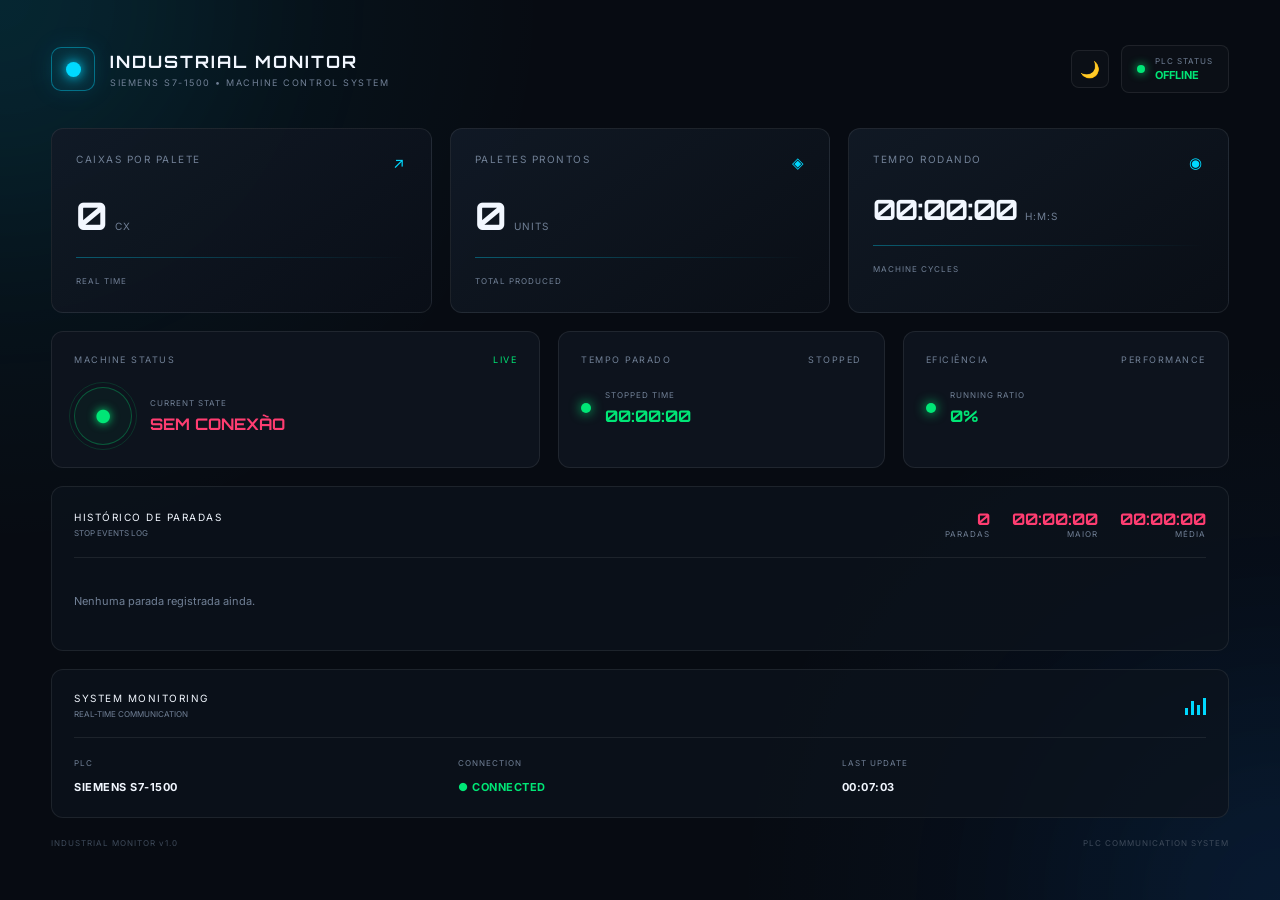
==== frontend/index.html @ 66ba50b2 "Merge pull request #6 from MilenaAmaral/feature/integracao-clp-mysql Feature/integracao clp mysql" ====
<!DOCTYPE html>
<html lang="pt-BR">
<head>
    <meta charset="UTF-8">
    <meta name="viewport" content="width=device-width, initial-scale=1.0">

    <title>Industrial Monitor</title>

    <link rel="icon" type="image/png" href="/img/favicon.png">

    <link rel="preconnect" href="https://fonts.googleapis.com">
    <link rel="preconnect" href="https://fonts.gstatic.com" crossorigin>
    <link
        href="https://fonts.googleapis.com/css2?family=Inter:wght@400;500;600;700&family=Orbitron:wght@500;600;700&display=swap"
        rel="stylesheet"
    >

    <link rel="stylesheet" href="css/style.css">
</head>

<body>

    <div class="background-glow glow-one"></div>
    <div class="background-glow glow-two"></div>

    <main class="dashboard">

        <!-- HEADER -->
        <header class="header">

            <div class="brand">
                <div class="brand-icon">
                    <span></span>
                </div>

                <div>
                    <h1>INDUSTRIAL MONITOR</h1>
                    <p>SIEMENS S7-1500 • MACHINE CONTROL SYSTEM</p>
                </div>
            </div>

            <div class="header-actions">

                <button id="theme-toggle" class="theme-toggle" aria-label="Alternar tema claro/escuro">
                    <span id="theme-icon">🌙</span>
                </button>

                <div class="connection">
                    <span class="connection-dot"></span>

                    <div>
                        <small>PLC STATUS</small>
                        <strong id="plc-status">ONLINE</strong>
                    </div>
                </div>

            </div>

        </header>


        <!-- PRINCIPAIS INDICADORES -->
        <section class="metrics">

            <article class="metric-card">

                <div class="metric-header">
                    <span>CAIXAS POR PALETE</span>
                    <span class="metric-icon">↗</span>
                </div>

                <div class="metric-value">
                    <strong id="caixas">0</strong>
                    <span>CX</span>
                </div>

                <div class="metric-line"></div>

                <small>REAL TIME</small>

            </article>


            <article class="metric-card">

                <div class="metric-header">
                    <span>PALETES PRONTOS</span>
                    <span class="metric-icon">◈</span>
                </div>

                <div class="metric-value">
                    <strong id="paletes">0</strong>
                    <span>UNITS</span>
                </div>

                <div class="metric-line"></div>

                <small>TOTAL PRODUCED</small>

            </article>


            <article class="metric-card">

                <div class="metric-header">
                    <span>TEMPO RODANDO</span>
                    <span class="metric-icon">◉</span>
                </div>

                <div class="metric-value">
                    <strong id="tempo-rodando">00:00:00</strong>
                    <span>H:M:S</span>
                </div>

                <div class="metric-line"></div>

                <small>MACHINE CYCLES</small>

            </article>

        </section>


        <!-- STATUS -->
        <section class="status-grid">

            <article class="status-card machine-status">

                <div class="status-title">
                    <span>MACHINE STATUS</span>
                    <span class="live-indicator">LIVE</span>
                </div>

                <div class="machine-content">

                    <div class="status-circle">
                        <div class="status-pulse"></div>
                        <span>●</span>
                    </div>

                    <div>
                        <small>CURRENT STATE</small>
                        <h2 id="estado">PRODUZINDO</h2>
                    </div>

                </div>

            </article>


            <article class="status-card">

                <div class="status-title">
                    <span>TEMPO PARADO</span>
                    <span>STOPPED</span>
                </div>

                <div class="simple-status">

                    <span class="status-dot" id="motor-dot"></span>

                    <div>
                        <small>STOPPED TIME</small>
                        <h2 id="motor">0 SEG</h2>
                    </div>

                </div>

            </article>


            <article class="status-card">

                <div class="status-title">
                    <span>EFICIÊNCIA</span>
                    <span>PERFORMANCE</span>
                </div>

                <div class="simple-status">

                    <span class="status-dot alarm-dot" id="falha-dot"></span>

                    <div>
                        <small>RUNNING RATIO</small>
                        <h2 id="falha">0%</h2>
                    </div>

                </div>

            </article>

        </section>


        <!-- HISTÓRICO DE PARADAS -->
        <section class="stops-panel">

            <div class="stops-header">
                <div>
                    <span>HISTÓRICO DE PARADAS</span>
                    <small>STOP EVENTS LOG</small>
                </div>

                <div class="stops-stats">

                    <div class="stops-count">
                        <strong id="contador-paradas">0</strong>
                        <span>PARADAS</span>
                    </div>

                    <div class="stops-count">
                        <strong id="maior-parada">00:00:00</strong>
                        <span>MAIOR</span>
                    </div>

                    <div class="stops-count">
                        <strong id="media-parada">00:00:00</strong>
                        <span>MÉDIA</span>
                    </div>

                </div>
            </div>

            <ul class="stops-list" id="stops-list">
                <li class="stops-empty">Nenhuma parada registrada ainda.</li>
            </ul>

        </section>


        <!-- SISTEMA -->
        <section class="system-panel">

            <div class="system-title">
                <div>
                    <span>SYSTEM MONITORING</span>
                    <small>REAL-TIME COMMUNICATION</small>
                </div>

                <div class="pulse-bars">
                    <span></span>
                    <span></span>
                    <span></span>
                    <span></span>
                </div>
            </div>


            <div class="system-info">

                <div>
                    <small>PLC</small>
                    <strong>SIEMENS S7-1500</strong>
                </div>

                <div>
                    <small>CONNECTION</small>
                    <strong class="connected">● CONNECTED</strong>
                </div>

                <div>
                    <small>LAST UPDATE</small>
                    <strong id="last-update">--:--:--</strong>
                </div>

            </div>

        </section>


        <footer>
            <span>INDUSTRIAL MONITOR v1.0</span>
            <span>PLC COMMUNICATION SYSTEM</span>
        </footer>

    </main>

    <script src="js/main.js"></script>

</body>
</html>
---- frontend/css/style.css ----
:root {
    --background: #070b12;
    --surface: #0d131d;
    --surface-light: #111a26;
    --border: rgba(255, 255, 255, 0.08);

    --text: #f2f7ff;
    --muted: #718096;

    --cyan: #00d9ff;
    --blue: #1683ff;
    --green: #00e676;
    --red: #ff3d71;
}

body.light-theme {
    --background: #eef1f6;
    --surface: #ffffff;
    --surface-light: #f4f6fa;
    --border: rgba(15, 23, 42, 0.08);

    --text: #10151f;
    --muted: #5b6472;

    --cyan: #0086ad;
    --blue: #0958d9;
    --green: #00915a;
    --red: #d6295e;
}

body.light-theme .background-glow {
    opacity: 0.15;
}

body.light-theme .metric-card {
    background: linear-gradient(
        145deg,
        #ffffff,
        #f6f8fb
    );

    box-shadow: 0 4px 20px rgba(15, 23, 42, 0.05);
}

body.light-theme .status-card {
    box-shadow: 0 4px 20px rgba(15, 23, 42, 0.04);
}

body.light-theme .system-panel {
    background: rgba(255, 255, 255, 0.75);
}

* {
    margin: 0;
    padding: 0;
    box-sizing: border-box;
}

body {
    min-height: 100vh;

    background:
        radial-gradient(
            circle at top left,
            rgba(0, 217, 255, 0.08),
            transparent 35%
        ),
        radial-gradient(
            circle at bottom right,
            rgba(22, 131, 255, 0.07),
            transparent 35%
        ),
        var(--background);

    color: var(--text);

    font-family: "Inter", sans-serif;

    overflow-x: hidden;

    transition: background 0.3s ease, color 0.3s ease;
}

.background-glow {
    position: fixed;
    width: 400px;
    height: 400px;

    border-radius: 50%;

    filter: blur(120px);

    pointer-events: none;

    opacity: 0.08;
}

.glow-one {
    top: -200px;
    left: -200px;
    background: var(--cyan);
}

.glow-two {
    bottom: -200px;
    right: -200px;
    background: var(--blue);
}

.dashboard {
    width: min(1200px, 92%);

    margin: 0 auto;

    padding: 45px 0 30px;

    position: relative;
    z-index: 1;
}


/* HEADER */

.header {
    display: flex;

    align-items: center;

    justify-content: space-between;

    margin-bottom: 35px;
}

.brand {
    display: flex;

    align-items: center;

    gap: 15px;
}

.brand-icon {
    width: 44px;
    height: 44px;

    border: 1px solid rgba(0, 217, 255, 0.4);

    border-radius: 10px;

    display: grid;
    place-items: center;

    background: rgba(0, 217, 255, 0.05);

    box-shadow:
        0 0 25px rgba(0, 217, 255, 0.1);
}

.brand-icon span {
    width: 15px;
    height: 15px;

    border-radius: 50%;

    background: var(--cyan);

    box-shadow:
        0 0 12px var(--cyan),
        0 0 25px rgba(0, 217, 255, 0.5);
}

.brand h1 {
    font-family: "Orbitron", sans-serif;

    font-size: 17px;

    letter-spacing: 2px;
}

.brand p {
    margin-top: 5px;

    font-size: 9px;

    letter-spacing: 1.5px;

    color: var(--muted);
}

.connection {
    display: flex;

    align-items: center;

    gap: 10px;

    padding: 10px 15px;

    border: 1px solid var(--border);

    border-radius: 8px;

    background: rgba(255, 255, 255, 0.02);
}

.header-actions {
    display: flex;

    align-items: center;

    gap: 12px;
}

.theme-toggle {
    width: 38px;
    height: 38px;

    display: grid;
    place-items: center;

    border: 1px solid var(--border);
    border-radius: 8px;

    background: rgba(255, 255, 255, 0.02);

    cursor: pointer;

    font-size: 16px;

    transition: 0.2s;
}

.theme-toggle:hover {
    border-color: rgba(0, 217, 255, 0.4);

    transform: translateY(-1px);
}

.connection-dot {
    width: 8px;
    height: 8px;

    border-radius: 50%;

    background: var(--green);

    box-shadow: 0 0 10px var(--green);
}

.connection small {
    display: block;

    font-size: 8px;

    color: var(--muted);

    letter-spacing: 1px;
}

.connection strong {
    display: block;

    font-size: 11px;

    margin-top: 2px;

    color: var(--green);
}


/* METRICS */

.metrics {
    display: grid;

    grid-template-columns: repeat(3, 1fr);

    gap: 18px;

    margin-bottom: 18px;
}

.metric-card {
    position: relative;

    padding: 24px;

    background: linear-gradient(
        145deg,
        rgba(17, 26, 38, 0.95),
        rgba(10, 15, 23, 0.95)
    );

    border: 1px solid var(--border);

    border-radius: 12px;

    overflow: hidden;

    transition: 0.3s;
}

.metric-card:hover {
    transform: translateY(-3px);

    border-color: rgba(0, 217, 255, 0.25);

    box-shadow:
        0 15px 40px rgba(0, 0, 0, 0.3);
}

.metric-header {
    display: flex;

    justify-content: space-between;

    color: var(--muted);

    font-size: 10px;

    letter-spacing: 1.5px;
}

.metric-icon {
    color: var(--cyan);

    font-size: 15px;
}

.metric-value {
    display: flex;

    align-items: baseline;

    gap: 8px;

    margin-top: 20px;
}

.metric-value strong {
    font-family: "Orbitron", sans-serif;

    font-size: 38px;

    letter-spacing: -1px;
}

.metric-value span {
    color: var(--muted);

    font-size: 10px;

    letter-spacing: 1px;
}

.metric-line {
    width: 100%;

    height: 1px;

    margin: 18px 0 10px;

    background: linear-gradient(
        90deg,
        var(--cyan),
        transparent
    );

    opacity: 0.35;
}

.metric-card small {
    color: var(--muted);

    font-size: 8px;

    letter-spacing: 1px;
}

#tempo-rodando {
    font-size: 28px;
}


/* STATUS */

.status-grid {
    display: grid;

    grid-template-columns: 1.5fr 1fr 1fr;

    gap: 18px;

    margin-bottom: 18px;
}

.status-card {
    padding: 22px;

    background: var(--surface);

    border: 1px solid var(--border);

    border-radius: 12px;
}

.status-title {
    display: flex;

    justify-content: space-between;

    color: var(--muted);

    font-size: 9px;

    letter-spacing: 1.5px;
}

.live-indicator {
    color: var(--green);
}


/* MACHINE */

.machine-content {
    display: flex;

    align-items: center;

    gap: 18px;

    margin-top: 22px;
}

.status-circle {
    width: 58px;
    height: 58px;

    border: 1px solid rgba(0, 230, 118, 0.3);

    border-radius: 50%;

    display: grid;
    place-items: center;

    position: relative;

    color: var(--green);

    background: rgba(0, 230, 118, 0.04);
}

.status-circle span {
    font-size: 18px;

    text-shadow: 0 0 10px var(--green);
}

.status-pulse {
    position: absolute;

    inset: -6px;

    border-radius: 50%;

    border: 1px solid rgba(0, 230, 118, 0.15);

    animation: pulse 2s infinite;
}

.machine-content small,
.simple-status small {
    display: block;

    color: var(--muted);

    font-size: 8px;

    letter-spacing: 1px;

    margin-bottom: 6px;
}

.machine-content h2,
.simple-status h2 {
    font-family: "Orbitron", sans-serif;

    font-size: 16px;

    color: var(--green);
}


/* MOTOR / ALARM */

.simple-status {
    display: flex;

    align-items: center;

    gap: 14px;

    margin-top: 25px;
}

.status-dot {
    width: 10px;
    height: 10px;

    border-radius: 50%;

    background: var(--green);

    box-shadow: 0 0 12px var(--green);
}

.alarm-dot {
    background: var(--green);

    box-shadow: 0 0 12px var(--green);
}


/* SYSTEM */

.system-panel {
    padding: 22px;

    background: rgba(13, 19, 29, 0.75);

    border: 1px solid var(--border);

    border-radius: 12px;
}

.system-title {
    display: flex;

    align-items: center;

    justify-content: space-between;

    padding-bottom: 18px;

    border-bottom: 1px solid var(--border);
}

.system-title span {
    display: block;

    font-size: 10px;

    letter-spacing: 1.5px;
}

.system-title small {
    display: block;

    margin-top: 5px;

    color: var(--muted);

    font-size: 8px;
}

.pulse-bars {
    display: flex;

    align-items: end;

    gap: 3px;

    height: 18px;
}

.pulse-bars span {
    width: 3px;

    background: var(--cyan);

    animation: bars 1s infinite ease-in-out;
}

.pulse-bars span:nth-child(1) {
    height: 7px;
}

.pulse-bars span:nth-child(2) {
    height: 14px;

    animation-delay: 0.15s;
}

.pulse-bars span:nth-child(3) {
    height: 10px;

    animation-delay: 0.3s;
}

.pulse-bars span:nth-child(4) {
    height: 17px;

    animation-delay: 0.45s;
}

.system-info {
    display: grid;

    grid-template-columns: repeat(3, 1fr);

    gap: 20px;

    padding-top: 20px;
}

.system-info small {
    display: block;

    color: var(--muted);

    font-size: 8px;

    letter-spacing: 1px;

    margin-bottom: 7px;
}

.system-info strong {
    font-size: 11px;

    letter-spacing: 0.5px;
}

.connected {
    color: var(--green);
}


/* STOPS PANEL */

.stops-panel {
    padding: 22px;

    background: rgba(13, 19, 29, 0.75);

    border: 1px solid var(--border);

    border-radius: 12px;

    margin-bottom: 18px;
}

body.light-theme .stops-panel {
    background: rgba(255, 255, 255, 0.75);
}

.stops-header {
    display: flex;

    align-items: center;

    justify-content: space-between;

    padding-bottom: 18px;

    border-bottom: 1px solid var(--border);
}

.stops-header span {
    display: block;

    font-size: 10px;

    letter-spacing: 1.5px;
}

.stops-header small {
    display: block;

    margin-top: 5px;

    color: var(--muted);

    font-size: 8px;
}

.stops-count {
    text-align: right;
}

.stops-stats {
    display: flex;

    gap: 22px;
}

.stops-count strong {
    display: block;

    font-family: "Orbitron", sans-serif;

    font-size: 16px;

    color: var(--red);
}

.stops-count span {
    font-size: 8px;

    letter-spacing: 1px;

    color: var(--muted);
}

.stops-list {
    list-style: none;

    margin-top: 16px;

    max-height: 180px;

    overflow-y: auto;

    display: flex;

    flex-direction: column;

    gap: 8px;
}

.stops-list li {
    display: flex;

    align-items: center;

    justify-content: space-between;

    padding: 10px 12px;

    background: rgba(255, 255, 255, 0.02);

    border: 1px solid var(--border);

    border-radius: 8px;

    font-size: 11px;
}

body.light-theme .stops-list li {
    background: rgba(15, 23, 42, 0.02);
}

.stops-list li .stop-time {
    color: var(--muted);

    font-size: 9px;
}

.stops-list li .stop-duration {
    font-family: "Orbitron", sans-serif;

    color: var(--red);

    font-size: 12px;
}

.stops-empty {
    color: var(--muted);

    font-size: 10px;

    text-align: center;

    padding: 20px 0 !important;

    background: transparent !important;

    border: none !important;
}


/* FOOTER */

footer {
    display: flex;

    justify-content: space-between;

    margin-top: 20px;

    color: #3e4a5a;

    font-size: 8px;

    letter-spacing: 1px;
}


/* ANIMATIONS */

@keyframes pulse {

    0% {
        transform: scale(0.9);

        opacity: 1;
    }

    70% {
        transform: scale(1.15);

        opacity: 0;
    }

    100% {
        transform: scale(1.15);

        opacity: 0;
    }

}

@keyframes bars {

    0%,
    100% {
        opacity: 0.35;
    }

    50% {
        opacity: 1;
    }

}


/* RESPONSIVE */

@media (max-width: 850px) {

    .metrics {
        grid-template-columns: 1fr;
    }

    .status-grid {
        grid-template-columns: 1fr;
    }

    .system-info {
        grid-template-columns: 1fr;
    }

}

@media (max-width: 600px) {

    .dashboard {
        width: 90%;

        padding-top: 25px;
    }

    .header {
        align-items: flex-start;

        flex-direction: column;

        gap: 20px;
    }

    .metric-value strong {
        font-size: 32px;
    }

    footer {
        flex-direction: column;

        gap: 6px;
    }

}
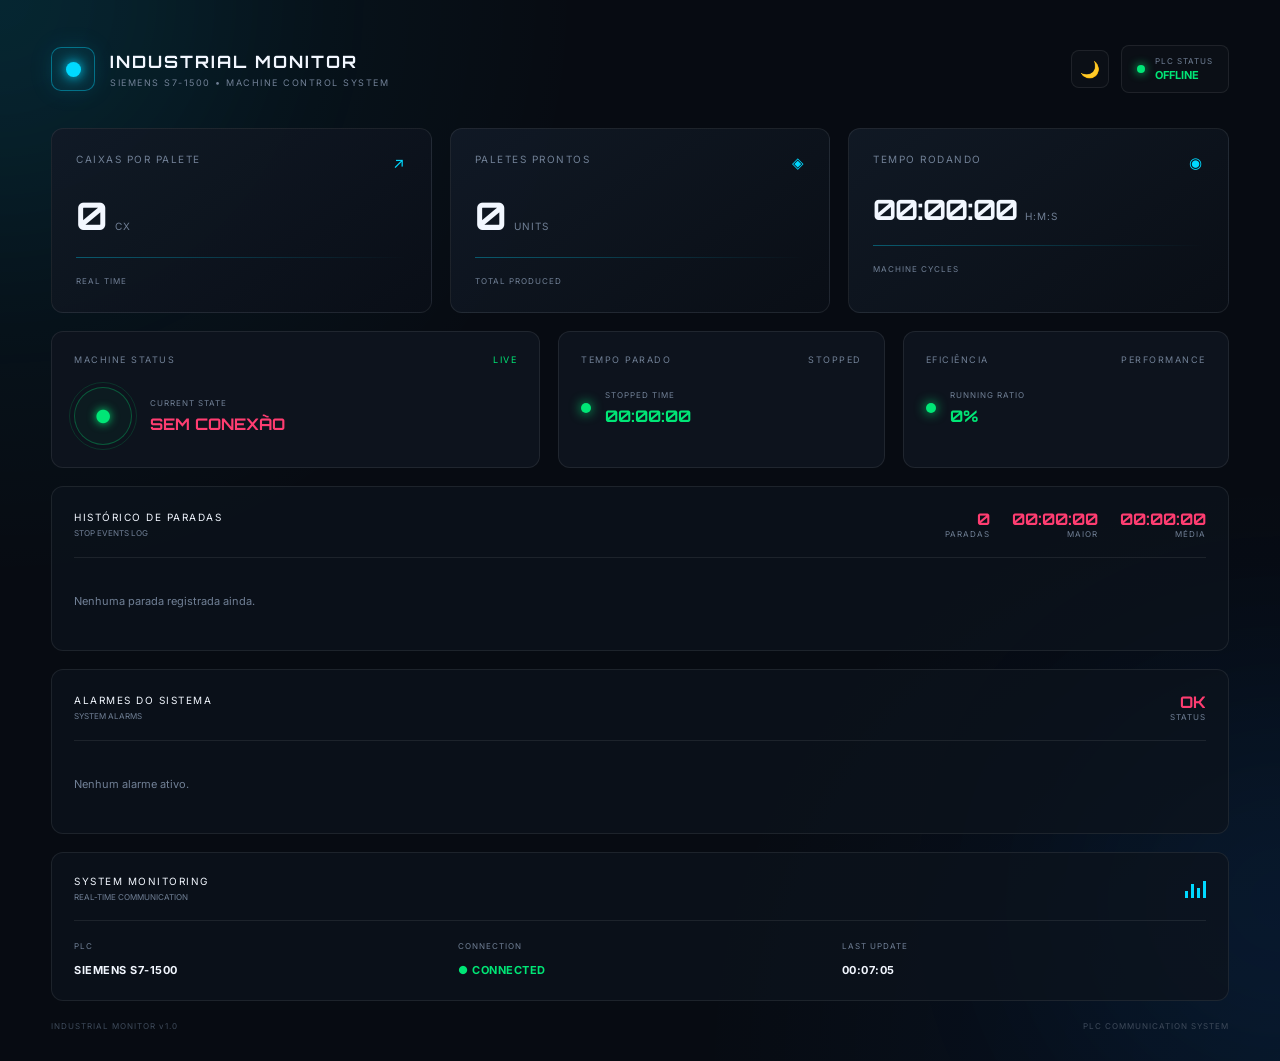
==== commit 9297def3: "Merge pull request #7 from MilenaAmaral/feature/alarmes feat: adiciona alarmes ao backend" ====
--- a/frontend/index.html
+++ b/frontend/index.html
@@ -228,6 +228,30 @@
         </section>
 
 
+        <!-- ALARMES DO SISTEMA -->
+        <section class="stops-panel" id="alarmes-panel">
+
+            <div class="stops-header">
+                <div>
+                    <span>ALARMES DO SISTEMA</span>
+                    <small>SYSTEM ALARMS</small>
+                </div>
+
+                <div class="stops-stats">
+                    <div class="stops-count">
+                        <strong id="alarmes-status">OK</strong>
+                        <span>STATUS</span>
+                    </div>
+                </div>
+            </div>
+
+            <ul class="stops-list" id="alarmes-list">
+                <li class="stops-empty">Nenhum alarme ativo.</li>
+            </ul>
+
+        </section>
+
+
         <!-- SISTEMA -->
         <section class="system-panel">
 
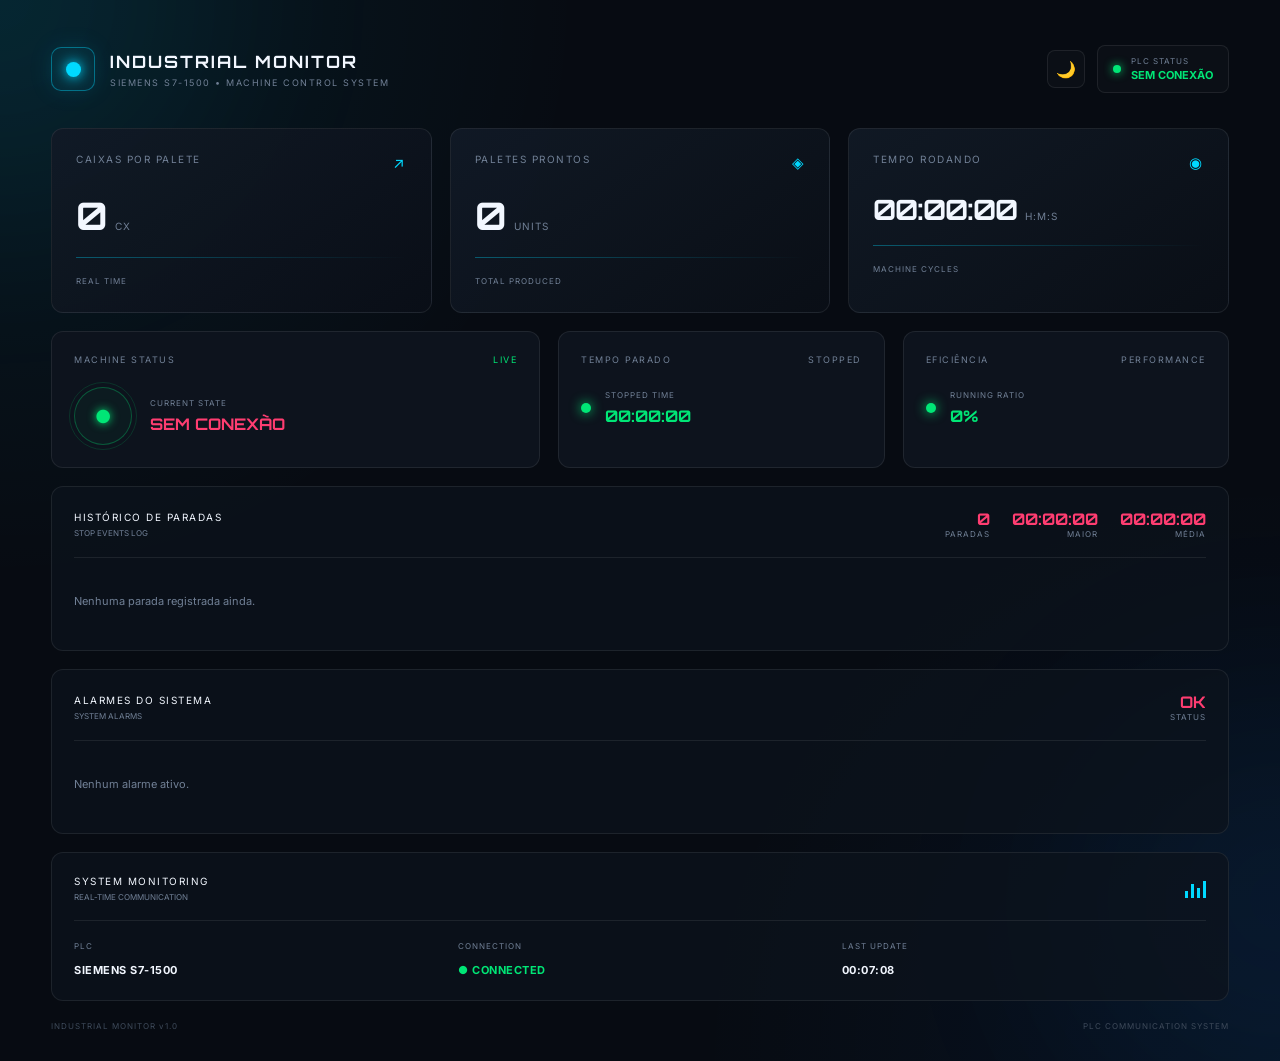
==== commit 7a0beedd: "feat: exibe alarmes no dashboard" ====
--- a/frontend/index.html
+++ b/frontend/index.html
@@ -16,9 +16,61 @@
     >
 
     <link rel="stylesheet" href="css/style.css">
+
+    <style>
+        .emergencia-banner {
+            position: fixed;
+            top: 0;
+            left: 0;
+            right: 0;
+            z-index: 9999;
+            display: flex;
+            align-items: center;
+            justify-content: center;
+            gap: 20px;
+            padding: 14px 20px;
+            background: #c62828;
+            color: #fff;
+            font-family: 'Inter', sans-serif;
+            font-weight: 700;
+            letter-spacing: 0.03em;
+            text-align: center;
+            box-shadow: 0 2px 16px rgba(198, 40, 40, 0.6);
+            animation: emergencia-pulsar 1s infinite;
+        }
+
+        .emergencia-banner[hidden] {
+            display: none;
+        }
+
+        .emergencia-banner-botao {
+            flex-shrink: 0;
+            background: #fff;
+            color: #c62828;
+            border: none;
+            border-radius: 6px;
+            padding: 6px 14px;
+            font-weight: 700;
+            cursor: pointer;
+        }
+
+        @keyframes emergencia-pulsar {
+            0%, 100% { background: #c62828; }
+            50% { background: #8e0000; }
+        }
+    </style>
 </head>
 
 <body>
+
+    <div id="emergencia-banner" class="emergencia-banner" hidden>
+        <span class="emergencia-banner-texto">
+            🚨 EMERGÊNCIA ACIONADA — verifique a máquina imediatamente
+        </span>
+        <button id="emergencia-silenciar" class="emergencia-banner-botao">
+            Silenciar som
+        </button>
+    </div>
 
     <div class="background-glow glow-one"></div>
     <div class="background-glow glow-two"></div>
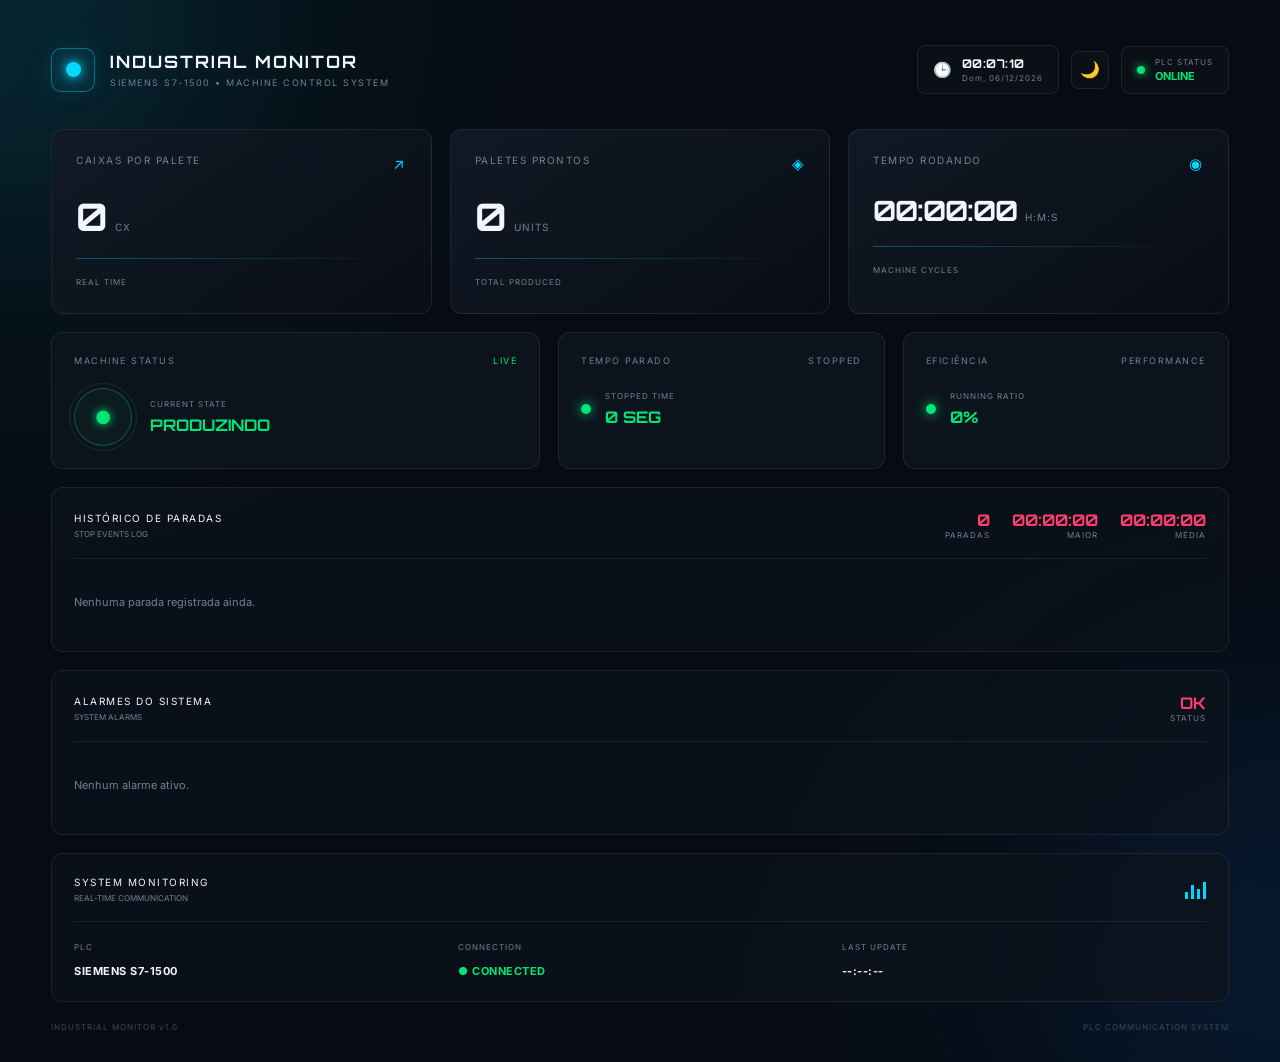
==== commit f51fc225: "feat: adiciona relógio local em tempo real no topo do dashboard" ====
--- a/frontend/index.html
+++ b/frontend/index.html
@@ -93,6 +93,14 @@
 
             <div class="header-actions">
 
+                <div class="clock-widget">
+                    <span class="clock-icon">🕒</span>
+                    <div>
+                        <strong id="relogio-hora">--:--:--</strong>
+                        <small id="relogio-data">--/--/----</small>
+                    </div>
+                </div>
+
                 <button id="theme-toggle" class="theme-toggle" aria-label="Alternar tema claro/escuro">
                     <span id="theme-icon">🌙</span>
                 </button>
--- a/frontend/css/style.css
+++ b/frontend/css/style.css
@@ -267,6 +267,53 @@
     color: var(--green);
 }
 
+.clock-widget {
+    display: flex;
+
+    align-items: center;
+
+    gap: 10px;
+
+    padding: 10px 15px;
+
+    border: 1px solid var(--border);
+
+    border-radius: 8px;
+
+    background: rgba(255, 255, 255, 0.02);
+}
+
+.clock-icon {
+    font-size: 15px;
+}
+
+.clock-widget strong {
+    display: block;
+
+    font-family: "Orbitron", sans-serif;
+
+    font-size: 12px;
+
+    letter-spacing: 0.5px;
+}
+
+.clock-widget small {
+    display: block;
+
+    margin-top: 2px;
+
+    color: var(--muted);
+
+    font-size: 8px;
+
+    letter-spacing: 1px;
+
+    text-transform: capitalize;
+}
+
+
+/* METRICS */
+
 
 /* METRICS */
 
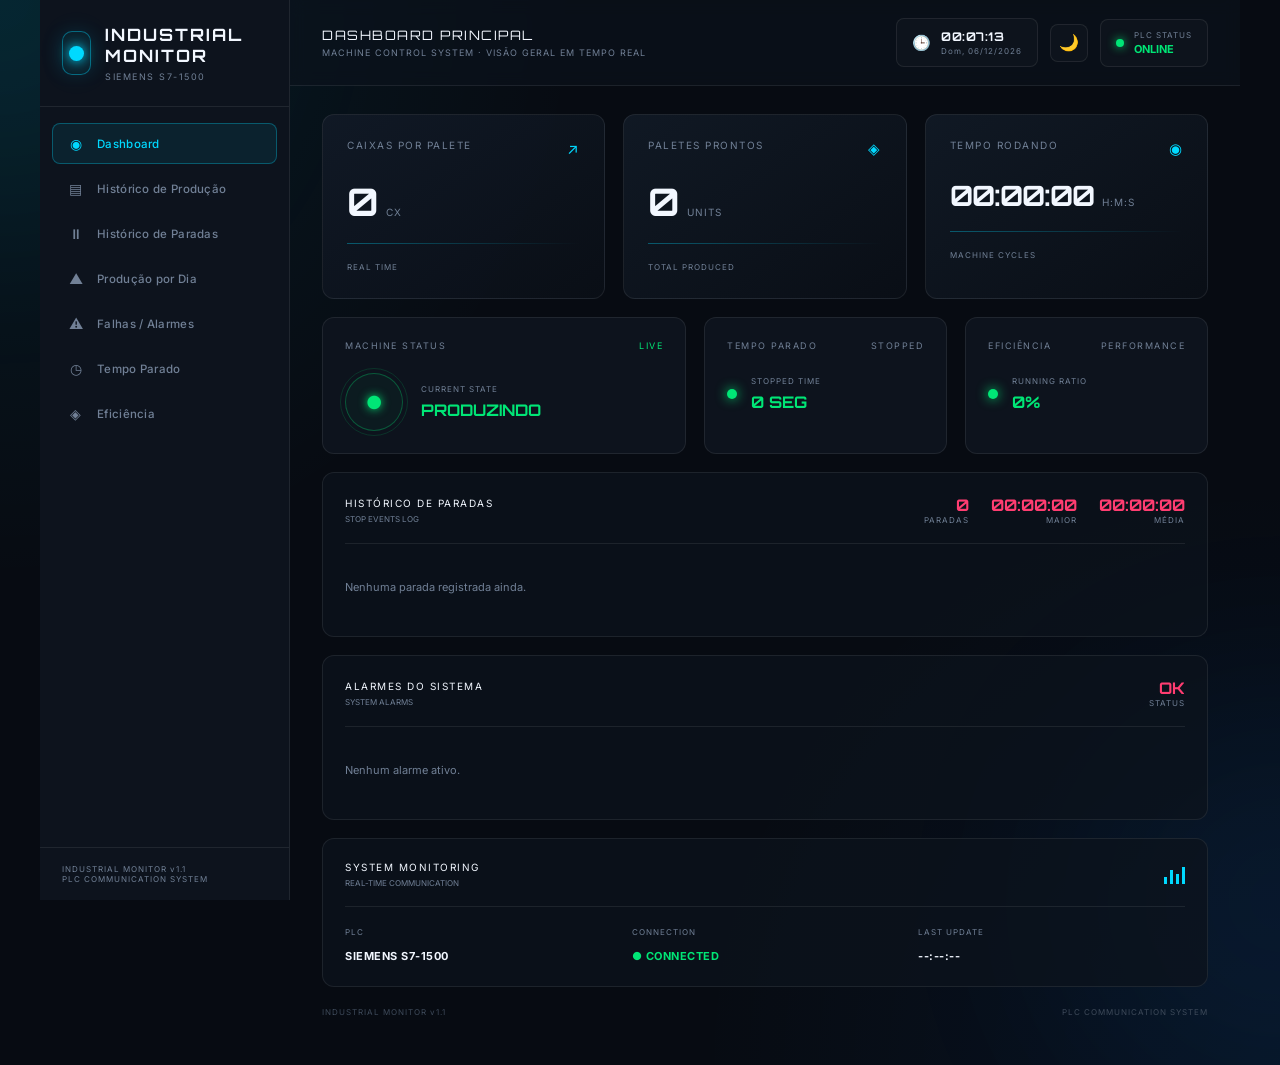
==== commit 5d088902: "feat: adiciona sidebar de navegação e topbar ao dashboard" ====
--- a/frontend/index.html
+++ b/frontend/index.html
@@ -16,6 +16,7 @@
     >
 
     <link rel="stylesheet" href="css/style.css">
+    <link rel="stylesheet" href="css/layout.css">
 
     <style>
         .emergencia-banner {
@@ -77,47 +78,92 @@
 
     <main class="dashboard">
 
-        <!-- HEADER -->
-        <header class="header">
-
-            <div class="brand">
+    <div class="app-shell">
+
+        <!-- SIDEBAR / NAVEGAÇÃO -->
+        <aside class="sidebar">
+
+            <div class="sidebar-brand brand">
                 <div class="brand-icon">
                     <span></span>
                 </div>
 
                 <div>
                     <h1>INDUSTRIAL MONITOR</h1>
-                    <p>SIEMENS S7-1500 • MACHINE CONTROL SYSTEM</p>
-                </div>
-            </div>
-
-            <div class="header-actions">
-
-                <div class="clock-widget">
-                    <span class="clock-icon">🕒</span>
-                    <div>
-                        <strong id="relogio-hora">--:--:--</strong>
-                        <small id="relogio-data">--/--/----</small>
-                    </div>
-                </div>
-
-                <button id="theme-toggle" class="theme-toggle" aria-label="Alternar tema claro/escuro">
-                    <span id="theme-icon">🌙</span>
-                </button>
-
-                <div class="connection">
-                    <span class="connection-dot"></span>
-
-                    <div>
-                        <small>PLC STATUS</small>
-                        <strong id="plc-status">ONLINE</strong>
-                    </div>
-                </div>
-
-            </div>
-
-        </header>
-
+                    <p>SIEMENS S7-1500</p>
+                </div>
+            </div>
+
+            <nav class="sidebar-nav">
+                <a href="index.html" class="nav-item active">
+                    <span class="nav-icon">◉</span> Dashboard
+                </a>
+                <a href="producao.html" class="nav-item">
+                    <span class="nav-icon">▤</span> Histórico de Produção
+                </a>
+                <a href="paradas.html" class="nav-item">
+                    <span class="nav-icon">⏸</span> Histórico de Paradas
+                </a>
+                <a href="graficos-producao.html" class="nav-item">
+                    <span class="nav-icon">▲</span> Produção por Dia
+                </a>
+                <a href="falhas.html" class="nav-item">
+                    <span class="nav-icon">⚠</span> Falhas / Alarmes
+                </a>
+                <a href="tempo-parado.html" class="nav-item">
+                    <span class="nav-icon">◷</span> Tempo Parado
+                </a>
+                <a href="eficiencia.html" class="nav-item">
+                    <span class="nav-icon">◈</span> Eficiência
+                </a>
+            </nav>
+
+            <div class="sidebar-footer">
+                INDUSTRIAL MONITOR v1.1<br>
+                PLC COMMUNICATION SYSTEM
+            </div>
+
+        </aside>
+
+        <div class="main-area">
+
+            <!-- TOPBAR -->
+            <header class="topbar">
+
+                <div class="topbar-title">
+                    DASHBOARD PRINCIPAL
+                    <small>MACHINE CONTROL SYSTEM · VISÃO GERAL EM TEMPO REAL</small>
+                </div>
+
+                <div class="topbar-actions">
+
+                    <div class="clock-widget">
+                        <span class="clock-icon">🕒</span>
+                        <div>
+                            <strong id="relogio-hora">--:--:--</strong>
+                            <small id="relogio-data">--/--/----</small>
+                        </div>
+                    </div>
+
+                    <button id="theme-toggle" class="theme-toggle" aria-label="Alternar tema claro/escuro">
+                        <span id="theme-icon">🌙</span>
+                    </button>
+
+                    <div class="connection">
+                        <span class="connection-dot"></span>
+
+                        <div>
+                            <small>PLC STATUS</small>
+                            <strong id="plc-status">ONLINE</strong>
+                        </div>
+                    </div>
+
+                </div>
+
+            </header>
+
+            <main class="page-content">
+                <div class="dashboard">
 
         <!-- PRINCIPAIS INDICADORES -->
         <section class="metrics">
@@ -351,13 +397,17 @@
 
         </section>
 
-
         <footer>
-            <span>INDUSTRIAL MONITOR v1.0</span>
+            <span>INDUSTRIAL MONITOR v1.1</span>
             <span>PLC COMMUNICATION SYSTEM</span>
         </footer>
 
-    </main>
+                </div>
+            </main>
+
+        </div>
+
+    </div>
 
     <script src="js/main.js"></script>
 
--- a/frontend/css/style.css
+++ b/frontend/css/style.css
@@ -108,11 +108,9 @@
 }
 
 .dashboard {
-    width: min(1200px, 92%);
+    width: min(1200px, 100%);
 
     margin: 0 auto;
-
-    padding: 45px 0 30px;
 
     position: relative;
     z-index: 1;
@@ -121,17 +119,15 @@
 
 /* HEADER */
 
-.header {
+.header-actions {
     display: flex;
 
     align-items: center;
 
-    justify-content: space-between;
-
-    margin-bottom: 35px;
-}
-
-.brand {
+    gap: 12px;
+}
+
+.theme-toggle {
     display: flex;
 
     align-items: center;
@@ -901,21 +897,6 @@
 }
 
 @media (max-width: 600px) {
-
-    .dashboard {
-        width: 90%;
-
-        padding-top: 25px;
-    }
-
-    .header {
-        align-items: flex-start;
-
-        flex-direction: column;
-
-        gap: 20px;
-    }
-
     .metric-value strong {
         font-size: 32px;
     }
--- a/frontend/css/layout.css
+++ b/frontend/css/layout.css
@@ -0,0 +1,211 @@
+/* ==========================================================
+LAYOUT.CSS
+Shell de navegação: sidebar + topbar + área de conteúdo.
+Usa as variáveis de tema definidas em style.css.
+   ========================================================== */
+
+.app-shell {
+    display: flex;
+
+    min-height: 100vh;
+
+    position: relative;
+    z-index: 1;
+}
+
+
+/* SIDEBAR */
+
+.sidebar {
+    width: 250px;
+    flex-shrink: 0;
+
+    display: flex;
+    flex-direction: column;
+
+    background: var(--surface);
+    border-right: 1px solid var(--border);
+
+    position: sticky;
+    top: 0;
+    height: 100vh;
+    overflow-y: auto;
+}
+
+.sidebar-brand {
+    display: flex;
+    align-items: center;
+    gap: 14px;
+
+    padding: 24px 22px;
+
+    border-bottom: 1px solid var(--border);
+}
+
+.sidebar-nav {
+    flex: 1;
+
+    display: flex;
+    flex-direction: column;
+    gap: 4px;
+
+    padding: 16px 12px;
+}
+
+.nav-item {
+    display: flex;
+    align-items: center;
+    gap: 12px;
+
+    padding: 11px 14px;
+
+    border-radius: 8px;
+    border: 1px solid transparent;
+
+    color: var(--muted);
+    text-decoration: none;
+
+    font-size: 11.5px;
+    font-weight: 500;
+    letter-spacing: 0.3px;
+
+    transition: 0.2s;
+}
+
+.nav-item:hover {
+    background: rgba(255, 255, 255, 0.03);
+    color: var(--text);
+}
+
+.nav-item.active {
+    background: rgba(0, 217, 255, 0.08);
+    border-color: rgba(0, 217, 255, 0.3);
+    color: var(--cyan);
+}
+
+.nav-item .nav-icon {
+    width: 18px;
+
+    font-size: 14px;
+    text-align: center;
+}
+
+.sidebar-footer {
+    padding: 16px 22px;
+
+    border-top: 1px solid var(--border);
+
+    color: var(--muted);
+    font-size: 8px;
+    letter-spacing: 1px;
+}
+
+
+/* MAIN AREA */
+
+.main-area {
+    flex: 1;
+    min-width: 0;
+
+    display: flex;
+    flex-direction: column;
+}
+
+.topbar {
+    display: flex;
+    align-items: center;
+    justify-content: space-between;
+    gap: 16px;
+
+    padding: 18px 32px;
+
+    border-bottom: 1px solid var(--border);
+    background: rgba(13, 19, 29, 0.6);
+    backdrop-filter: blur(8px);
+
+    position: sticky;
+    top: 0;
+    z-index: 40;
+}
+
+body.light-theme .topbar {
+    background: rgba(255, 255, 255, 0.7);
+}
+
+.topbar-title {
+    font-family: "Orbitron", sans-serif;
+    font-size: 13px;
+    letter-spacing: 1.5px;
+}
+
+.topbar-title small {
+    display: block;
+
+    margin-top: 4px;
+
+    color: var(--muted);
+    font-family: "Inter", sans-serif;
+    font-size: 9px;
+    letter-spacing: 1px;
+}
+
+.topbar-actions {
+    display: flex;
+    align-items: center;
+    gap: 12px;
+
+    flex-shrink: 0;
+}
+
+.page-content {
+    flex: 1;
+
+    padding: 28px 32px 48px;
+}
+
+
+/* RESPONSIVO */
+
+@media (max-width: 960px) {
+
+    .app-shell {
+        flex-direction: column;
+    }
+
+    .sidebar {
+        position: static;
+
+        width: 100%;
+        height: auto;
+    }
+
+    .sidebar-nav {
+        flex-direction: row;
+        flex-wrap: wrap;
+    }
+
+    .topbar {
+        padding: 16px 20px;
+    }
+
+    .page-content {
+        padding: 20px 18px 40px;
+    }
+}
+
+@media (max-width: 560px) {
+
+    .topbar {
+        flex-direction: column;
+        align-items: flex-start;
+        gap: 12px;
+    }
+
+    .topbar-title small {
+        display: none;
+    }
+
+    .clock-widget small {
+        display: none;
+    }
+}
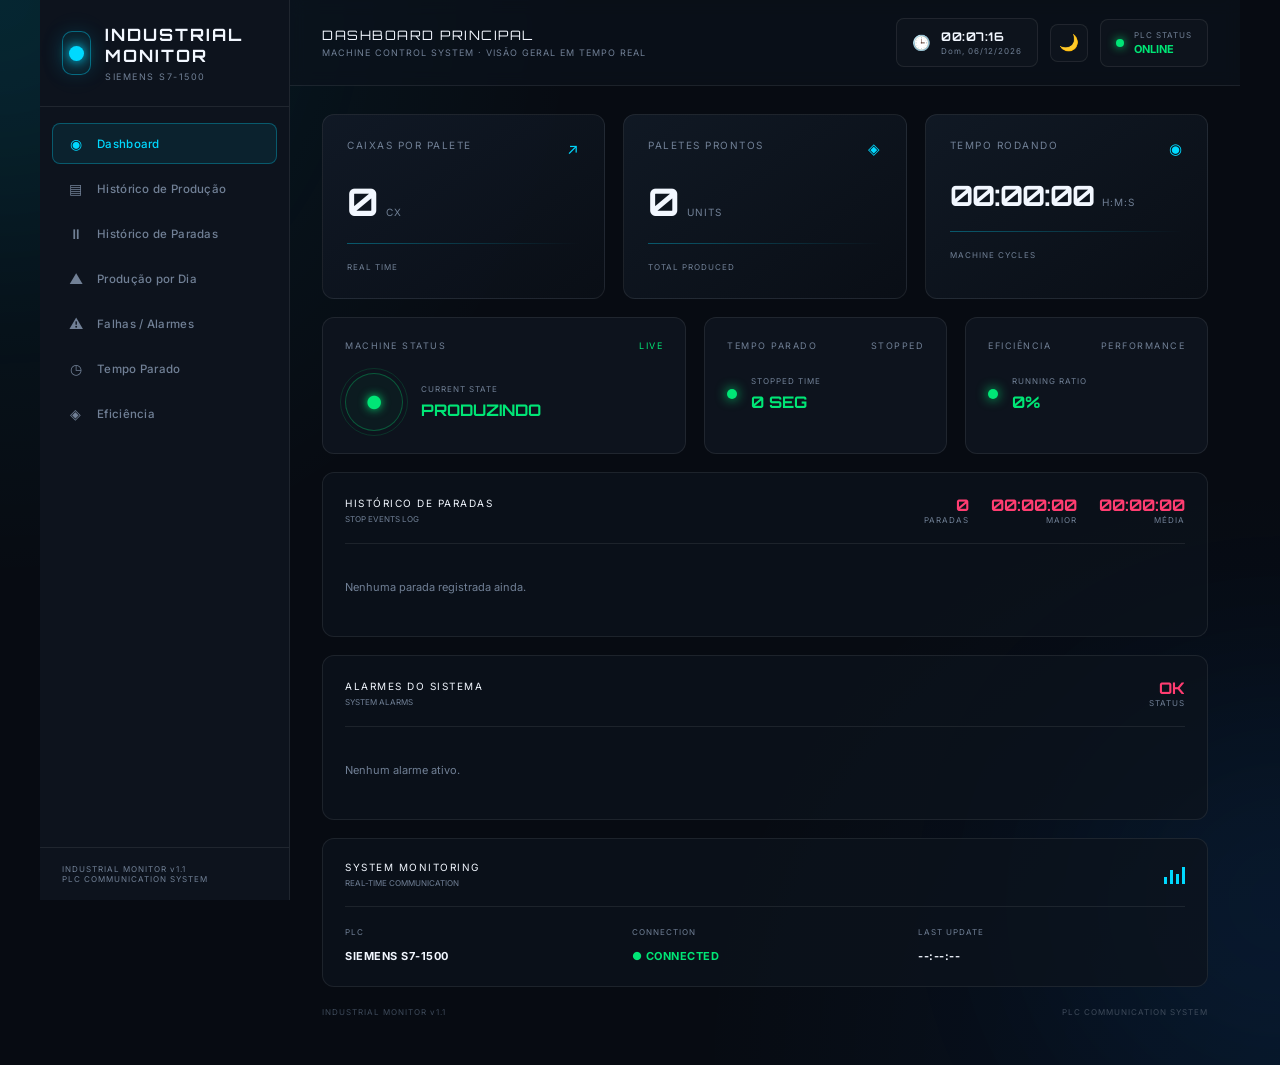
==== commit 5415b74c: "feat: adiciona pagina Historico de Producao e extrai codigo compartilhado para common.js" ====
--- a/frontend/index.html
+++ b/frontend/index.html
@@ -409,6 +409,7 @@
 
     </div>
 
+    <script src="js/common.js"></script>
     <script src="js/main.js"></script>
 
 </body>
--- a/frontend/css/layout.css
+++ b/frontend/css/layout.css
@@ -208,4 +208,206 @@
     .clock-widget small {
         display: none;
     }
+}
+
+
+
+/* FILTROS */
+
+.filtros-bar {
+    display: flex;
+    flex-wrap: wrap;
+    align-items: flex-end;
+    gap: 14px;
+
+    padding: 18px 22px;
+    margin-bottom: 18px;
+
+    background: var(--surface);
+    border: 1px solid var(--border);
+    border-radius: 12px;
+}
+
+.filtro-campo {
+    display: flex;
+    flex-direction: column;
+    gap: 6px;
+}
+
+.filtro-campo label {
+    color: var(--muted);
+    font-size: 9px;
+    letter-spacing: 1px;
+}
+
+.filtro-campo input {
+    padding: 9px 12px;
+
+    border: 1px solid var(--border);
+    border-radius: 8px;
+
+    background: var(--surface-light);
+    color: var(--text);
+
+    font-family: "Inter", sans-serif;
+    font-size: 12px;
+
+    color-scheme: dark;
+}
+
+body.light-theme .filtro-campo input {
+    color-scheme: light;
+}
+
+.filtro-botoes {
+    display: flex;
+    gap: 10px;
+}
+
+.botao {
+    padding: 9px 18px;
+
+    border: 1px solid var(--border);
+    border-radius: 8px;
+
+    background: rgba(255, 255, 255, 0.02);
+    color: var(--text);
+
+    font-family: "Inter", sans-serif;
+    font-size: 11px;
+    letter-spacing: 0.5px;
+
+    cursor: pointer;
+    transition: 0.2s;
+}
+
+.botao:hover {
+    border-color: rgba(0, 217, 255, 0.4);
+    transform: translateY(-1px);
+}
+
+.botao-primario {
+    background: rgba(0, 217, 255, 0.1);
+    border-color: rgba(0, 217, 255, 0.4);
+    color: var(--cyan);
+}
+
+.botao:disabled {
+    opacity: 0.4;
+    cursor: not-allowed;
+    transform: none;
+}
+
+
+/* TABELA */
+
+.tabela-wrap {
+    overflow-x: auto;
+
+    border: 1px solid var(--border);
+    border-radius: 12px;
+
+    background: var(--surface);
+}
+
+.tabela-dados {
+    width: 100%;
+    min-width: 560px;
+
+    border-collapse: collapse;
+
+    font-size: 12px;
+}
+
+.tabela-dados th {
+    padding: 14px 16px;
+
+    text-align: left;
+    white-space: nowrap;
+
+    color: var(--muted);
+    font-size: 9px;
+    letter-spacing: 1px;
+
+    border-bottom: 1px solid var(--border);
+}
+
+.tabela-dados td {
+    padding: 12px 16px;
+
+    white-space: nowrap;
+
+    border-bottom: 1px solid var(--border);
+}
+
+.tabela-dados tbody tr:hover {
+    background: rgba(255, 255, 255, 0.02);
+}
+
+.tabela-dados tbody tr:last-child td {
+    border-bottom: none;
+}
+
+.tabela-vazia {
+    padding: 44px 20px;
+
+    text-align: center;
+
+    color: var(--muted);
+    font-size: 11px;
+}
+
+
+/* PAGINAÇÃO */
+
+.paginacao {
+    display: flex;
+    flex-wrap: wrap;
+    align-items: center;
+    justify-content: space-between;
+    gap: 12px;
+
+    padding: 16px 4px 4px;
+}
+
+.paginacao-info {
+    color: var(--muted);
+    font-size: 10px;
+    letter-spacing: 0.5px;
+}
+
+.paginacao-botoes {
+    display: flex;
+    align-items: center;
+    gap: 8px;
+}
+
+.paginacao-botoes span {
+    padding: 0 6px;
+
+    color: var(--muted);
+    font-size: 10px;
+}
+
+
+/* SEÇÃO (título de bloco dentro da página) */
+
+.section-title {
+    display: flex;
+    align-items: baseline;
+    justify-content: space-between;
+
+    margin-bottom: 14px;
+}
+
+.section-title h2 {
+    font-family: "Orbitron", sans-serif;
+    font-size: 13px;
+    letter-spacing: 1px;
+}
+
+.section-title small {
+    color: var(--muted);
+    font-size: 9px;
+    letter-spacing: 1px;
 }
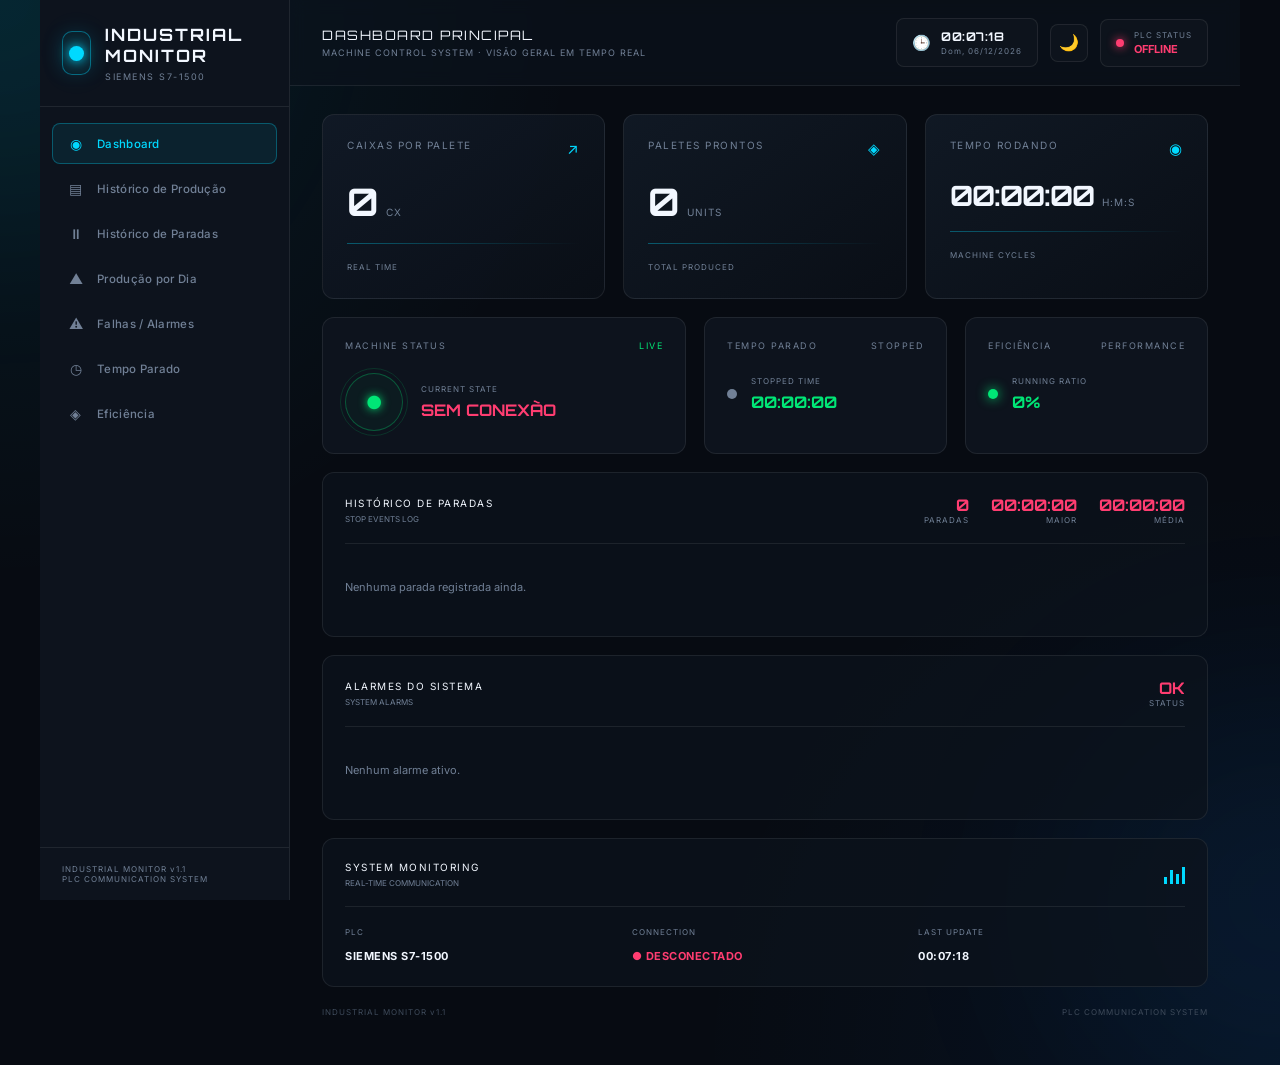
==== commit 0dff6f1b: "Corrige status falso de conexao/producao no dashboard (loop de atualizacao nunca era iniciado)" ====
--- a/frontend/index.html
+++ b/frontend/index.html
@@ -150,11 +150,11 @@
                     </button>
 
                     <div class="connection">
-                        <span class="connection-dot"></span>
+                        <span class="connection-dot" id="connection-dot" style="background: var(--muted); box-shadow: none;"></span>
 
                         <div>
                             <small>PLC STATUS</small>
-                            <strong id="plc-status">ONLINE</strong>
+                            <strong id="plc-status" style="color: var(--muted);">VERIFICANDO...</strong>
                         </div>
                     </div>
 
@@ -246,7 +246,7 @@
 
                     <div>
                         <small>CURRENT STATE</small>
-                        <h2 id="estado">PRODUZINDO</h2>
+                        <h2 id="estado" style="color: var(--muted);">VERIFICANDO...</h2>
                     </div>
 
                 </div>
@@ -385,7 +385,7 @@
 
                 <div>
                     <small>CONNECTION</small>
-                    <strong class="connected">● CONNECTED</strong>
+                    <strong id="system-connection" class="connected" style="color: var(--muted);">● VERIFICANDO...</strong>
                 </div>
 
                 <div>
--- a/frontend/css/layout.css
+++ b/frontend/css/layout.css
@@ -240,7 +240,8 @@
     letter-spacing: 1px;
 }
 
-.filtro-campo input {
+.filtro-campo input,
+.filtro-campo select {
     padding: 9px 12px;
 
     border: 1px solid var(--border);
@@ -253,6 +254,11 @@
     font-size: 12px;
 
     color-scheme: dark;
+}
+
+body.light-theme .filtro-campo input,
+body.light-theme .filtro-campo select {
+    color-scheme: light;
 }
 
 body.light-theme .filtro-campo input {
@@ -410,4 +416,55 @@
     color: var(--muted);
     font-size: 9px;
     letter-spacing: 1px;
+}
+
+
+
+/* GRÁFICOS (Chart.js) */
+
+.graficos-grid {
+    display: grid;
+    grid-template-columns: 1fr 1fr;
+    gap: 18px;
+
+    margin-bottom: 18px;
+}
+
+.grafico-card {
+    padding: 20px 22px;
+
+    background: var(--surface);
+    border: 1px solid var(--border);
+    border-radius: 12px;
+}
+
+.grafico-card-titulo {
+    display: flex;
+    align-items: baseline;
+    justify-content: space-between;
+
+    margin-bottom: 16px;
+}
+
+.grafico-card-titulo h2 {
+    font-family: "Orbitron", sans-serif;
+    font-size: 13px;
+    letter-spacing: 1px;
+}
+
+.grafico-card-titulo span {
+    font-size: 10px;
+    letter-spacing: 1.5px;
+    color: var(--muted);
+}
+
+.grafico-card-canvas-wrap {
+    position: relative;
+    height: 260px;
+}
+
+@media (max-width: 960px) {
+    .graficos-grid {
+        grid-template-columns: 1fr;
+    }
 }
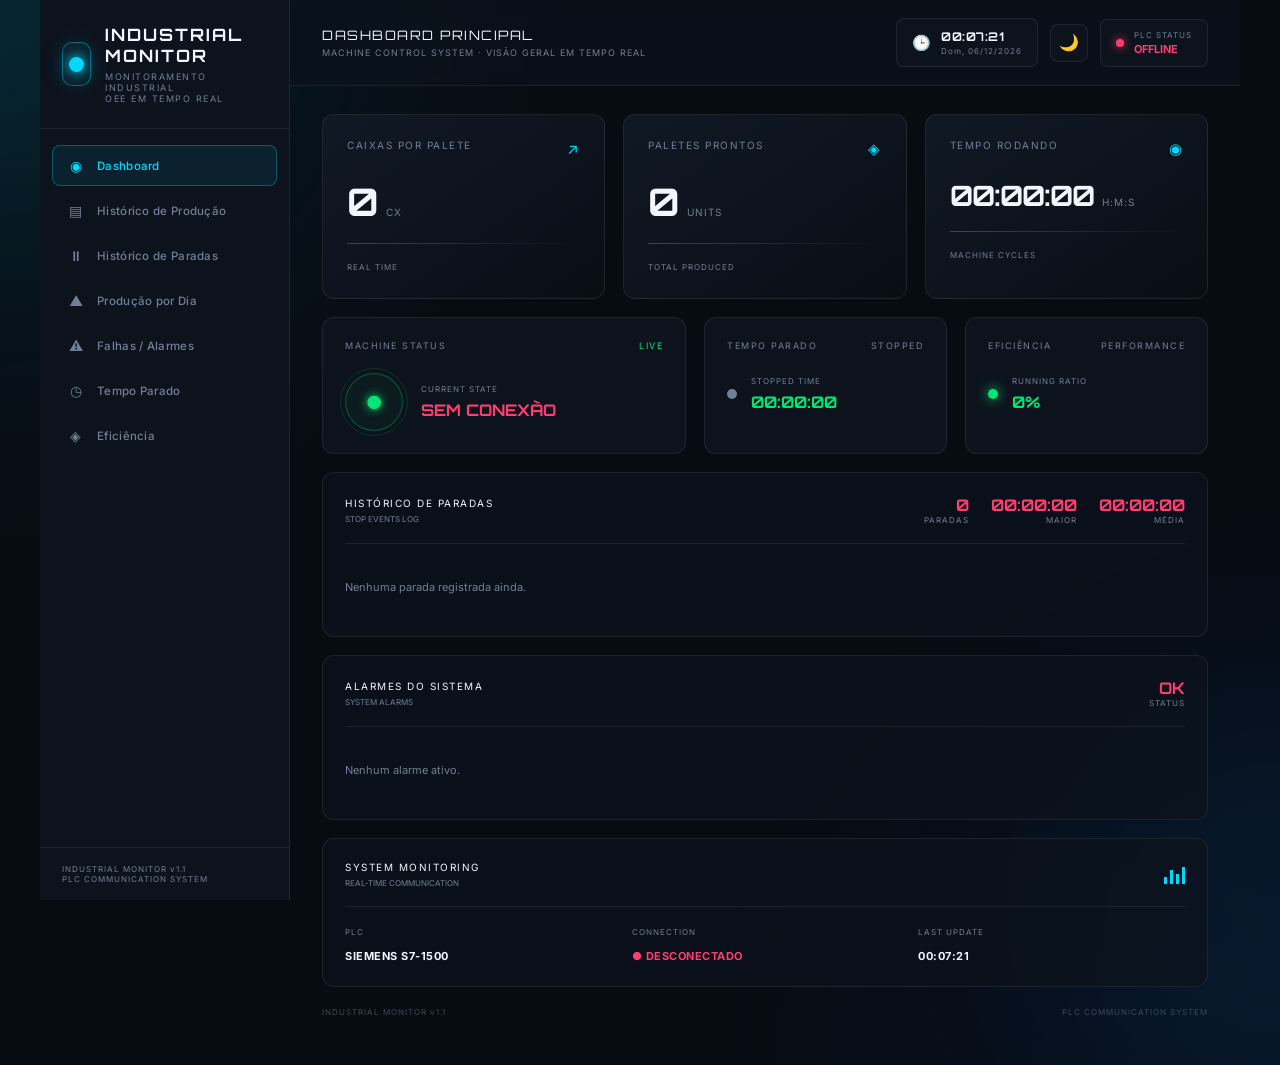
==== commit b9e670b3: "fix: remove IP do CLP hardcoded e documenta variaveis no .env.example" ====
--- a/frontend/index.html
+++ b/frontend/index.html
@@ -90,7 +90,8 @@
 
                 <div>
                     <h1>INDUSTRIAL MONITOR</h1>
-                    <p>SIEMENS S7-1500</p>
+                    <p>MONITORAMENTO INDUSTRIAL 
+                        <br>OEE EM TEMPO REAL</p>
                 </div>
             </div>
 
